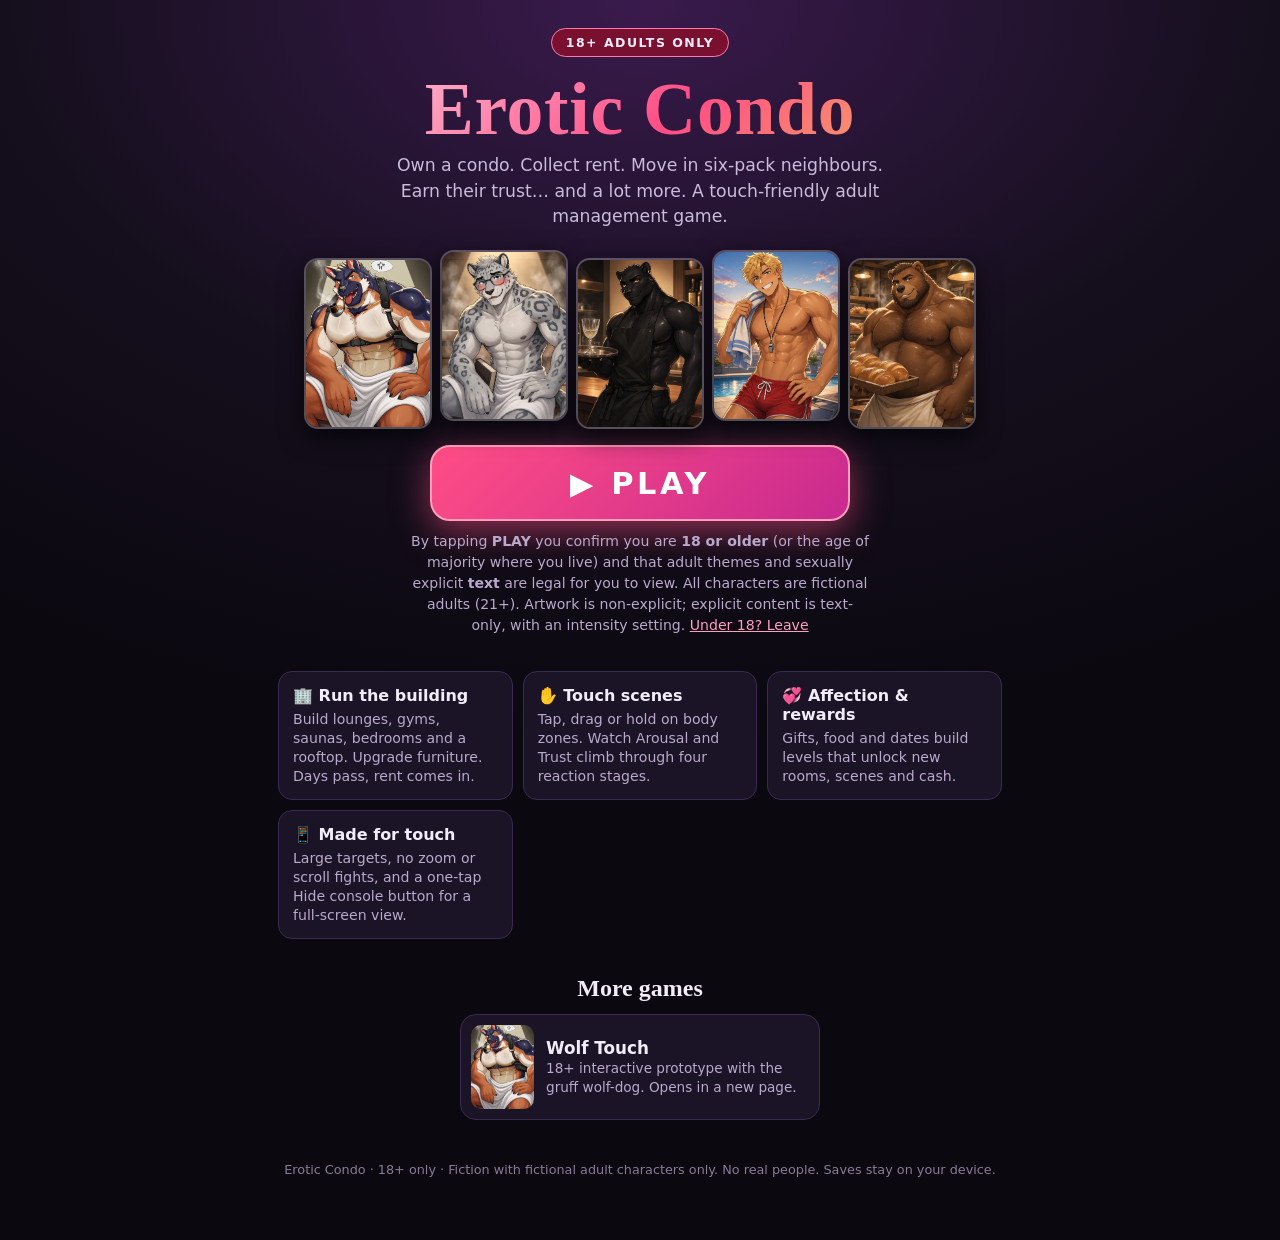
==== index.html @ c5683dc2 "Erotic Condo: 18+ condo management touch game (fictional adults)" ====
<!DOCTYPE html>
<html lang="en"><head><meta charset="utf-8">
<meta name="viewport" content="width=device-width,initial-scale=1,viewport-fit=cover">
<meta name="theme-color" content="#0b0810"><meta name="robots" content="noindex">
<title>Erotic Condo — 18+ adult management game</title>
<meta name="description" content="Erotic Condo: an 18+ adults-only condo management and touch game with fictional adult characters.">
<link rel="icon" href="data:image/svg+xml,%3Csvg xmlns='http://www.w3.org/2000/svg' viewBox='0 0 32 32'%3E%3Ctext y='26' font-size='26'%3E🏙️%3C/text%3E%3C/svg%3E">
<style>
*{box-sizing:border-box;-webkit-tap-highlight-color:transparent}
html,body{margin:0;background:#0b0810;color:#f2ecf8;font-family:Inter,system-ui,-apple-system,"Segoe UI",Roboto,sans-serif}
body{min-height:100vh;background:radial-gradient(90% 60% at 50% 0,#3a1a4d 0,#150f1d 55%,#0b0810 100%) no-repeat}
.wrap{max-width:760px;margin:0 auto;padding:28px 18px 60px;text-align:center}
.badge{display:inline-block;background:#7a1030;border:1px solid #ff7aa8;border-radius:99px;padding:6px 14px;font-weight:800;letter-spacing:.12em;font-size:.78rem}
h1{font-family:"Playfair Display",Georgia,serif;font-size:clamp(2.6rem,10vw,4.6rem);line-height:1;margin:16px 0 6px;background:linear-gradient(135deg,#ffd9e6,#ff4d85 55%,#f4c15a);-webkit-background-clip:text;background-clip:text;color:transparent;letter-spacing:.01em}
.tag{color:#c9bbdb;font-size:1.08rem;margin:0 auto 20px;max-width:520px;line-height:1.5}
.faces{display:flex;justify-content:center;gap:8px;margin:18px 0 8px}
.faces img{width:19%;max-width:128px;aspect-ratio:3/4;object-fit:cover;object-position:50% 12%;border-radius:14px;border:2px solid #ffffff44;box-shadow:0 8px 24px #000a}
.faces img:nth-child(odd){transform:translateY(8px)}
.play{display:block;width:100%;max-width:420px;margin:24px auto 10px;min-height:76px;border-radius:20px;border:2px solid #ff9fbd;background:linear-gradient(135deg,#ff4d85,#c92a8f);color:#fff;font-size:1.9rem;font-weight:900;letter-spacing:.12em;text-decoration:none;display:flex;align-items:center;justify-content:center;box-shadow:0 10px 36px #ff4d8588;animation:pulse 2.4s infinite}
.play:active{transform:scale(.97)}
@keyframes pulse{50%{box-shadow:0 10px 50px #ff4d85cc}}
.gate{color:#b9a9cc;font-size:.88rem;line-height:1.5;max-width:460px;margin:0 auto}
.gate a{color:#ff9fbd}
.feat{display:grid;grid-template-columns:repeat(auto-fit,minmax(200px,1fr));gap:10px;margin:34px 0 10px;text-align:left}
.feat div{background:#1b1426;border:1px solid #3a2a52;border-radius:14px;padding:14px}
.feat b{display:block;margin-bottom:4px}.feat span{color:#b9a9cc;font-size:.88rem}
h2{font-family:"Playfair Display",Georgia,serif;margin:36px 0 12px}
.games{display:flex;gap:12px;justify-content:center;flex-wrap:wrap}
.g{display:flex;gap:12px;align-items:center;text-align:left;background:#1b1426;border:1px solid #3a2a52;border-radius:16px;padding:10px;text-decoration:none;color:inherit;min-height:84px;width:100%;max-width:360px}
.g img{width:64px;height:84px;object-fit:cover;object-position:50% 20%;border-radius:10px}
.g b{display:block;font-size:1.05rem}.g span{color:#b9a9cc;font-size:.85rem}
.g:active{transform:scale(.98)}
footer{margin-top:40px;color:#8a7a99;font-size:.8rem;line-height:1.6}
</style></head><body>
<div class="wrap">
  <span class="badge">18+ ADULTS ONLY</span>
  <h1>Erotic Condo</h1>
  <p class="tag">Own a condo. Collect rent. Move in six-pack neighbours. Earn their trust&hellip; and a lot more. A touch-friendly adult management game.</p>
  <div class="faces" aria-hidden="true"><img src="assets/wolf.jpg" alt=""><img src="assets/bash.webp" alt=""><img src="assets/dante.webp" alt=""><img src="assets/kai.webp" alt=""><img src="assets/brock.webp" alt=""></div>
  <a class="play" id="play" href="game.html">&#9654; PLAY</a>
  <p class="gate">By tapping <b>PLAY</b> you confirm you are <b>18 or older</b> (or the age of majority where you live) and that adult themes and sexually explicit <b>text</b> are legal for you to view. All characters are fictional adults (21+). Artwork is non-explicit; explicit content is text-only, with an intensity setting. <a href="https://www.google.com/">Under 18? Leave</a></p>

  <div class="feat">
    <div><b>🏢 Run the building</b><span>Build lounges, gyms, saunas, bedrooms and a rooftop. Upgrade furniture. Days pass, rent comes in.</span></div>
    <div><b>✋ Touch scenes</b><span>Tap, drag or hold on body zones. Watch Arousal and Trust climb through four reaction stages.</span></div>
    <div><b>💞 Affection &amp; rewards</b><span>Gifts, food and dates build levels that unlock new rooms, scenes and cash.</span></div>
    <div><b>📱 Made for touch</b><span>Large targets, no zoom or scroll fights, and a one-tap Hide console button for a full-screen view.</span></div>
  </div>

  <h2>More games</h2>
  <div class="games">
    <a class="g" href="https://superlast2001.github.io/wolf-touch-game/"><img src="assets/wolf.jpg" alt=""><div><b>Wolf Touch</b><span>18+ interactive prototype with the gruff wolf-dog. Opens in a new page.</span></div></a>
  </div>
  <footer>Erotic Condo &middot; 18+ only &middot; Fiction with fictional adult characters only. No real people. Saves stay on your device.</footer>
</div>
<script>
document.getElementById("play").addEventListener("click",function(){try{localStorage.setItem("ec_age_ok","true")}catch(e){}});
</script>
</body></html>
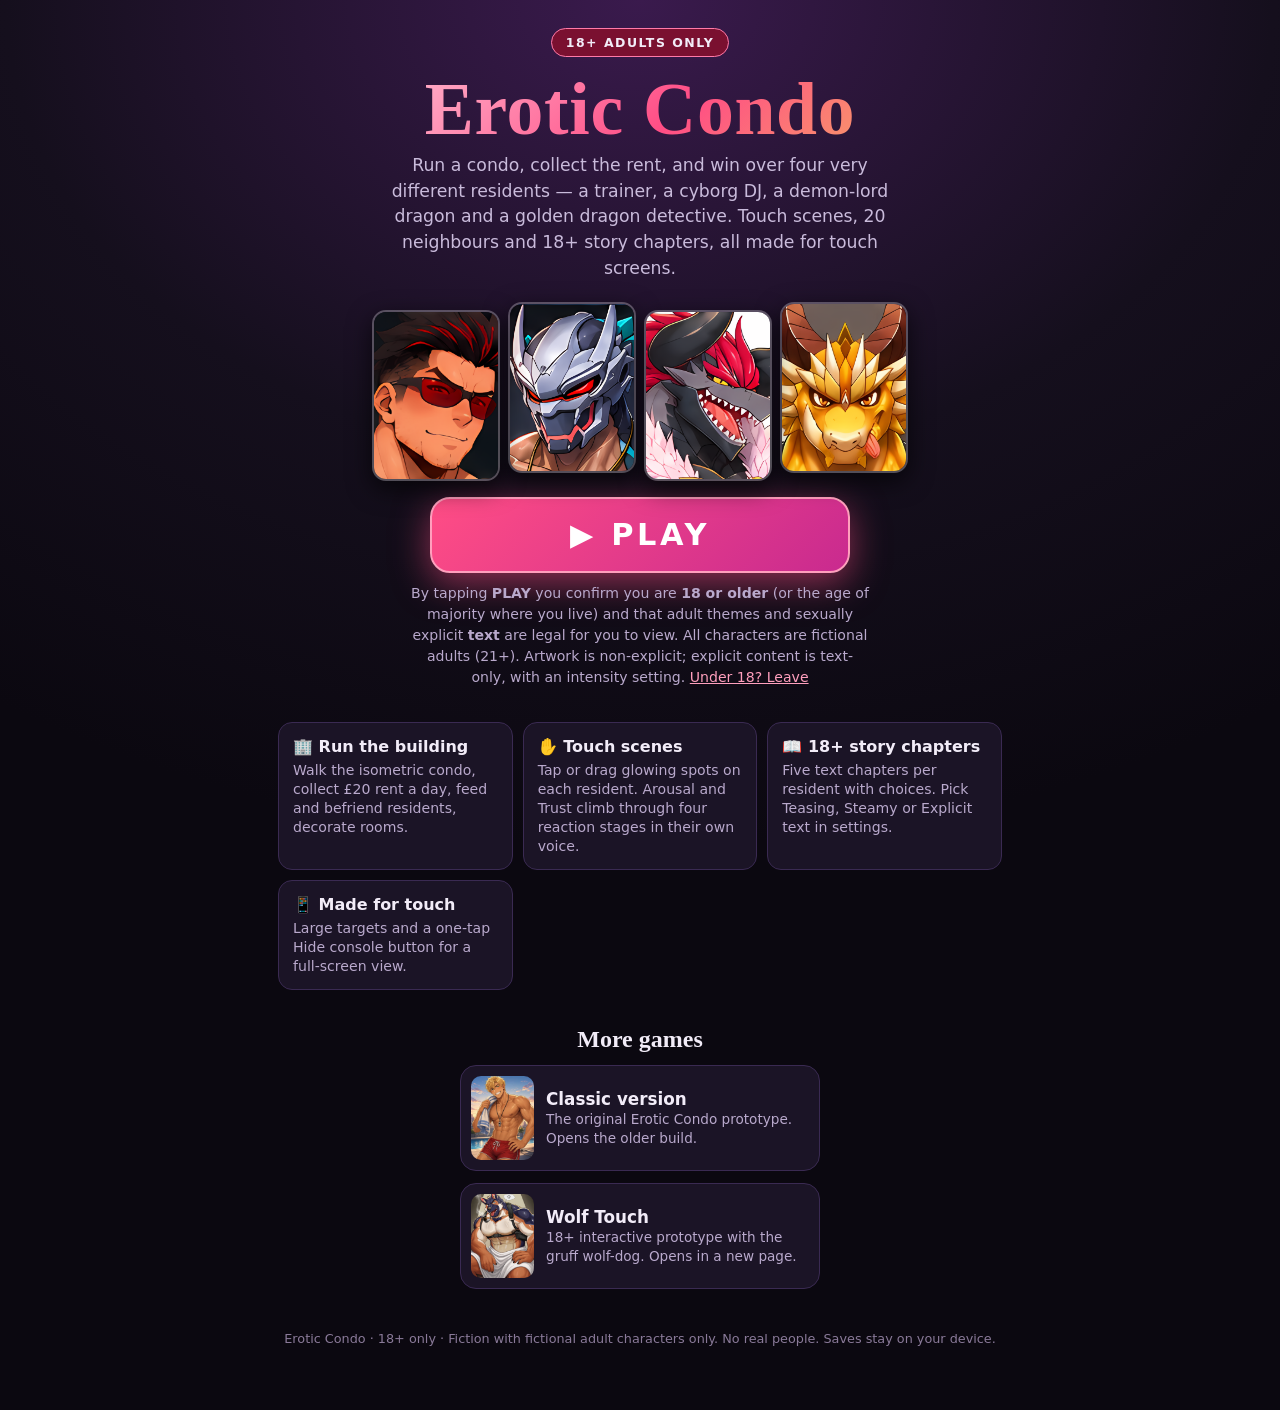
==== commit e8ce3491: "Erotic Condo v2: Lumen-engine rebuild with 18+ touch scenes and story chapters; old version moved to" ====
--- a/index.html
+++ b/index.html
@@ -14,7 +14,7 @@
 h1{font-family:"Playfair Display",Georgia,serif;font-size:clamp(2.6rem,10vw,4.6rem);line-height:1;margin:16px 0 6px;background:linear-gradient(135deg,#ffd9e6,#ff4d85 55%,#f4c15a);-webkit-background-clip:text;background-clip:text;color:transparent;letter-spacing:.01em}
 .tag{color:#c9bbdb;font-size:1.08rem;margin:0 auto 20px;max-width:520px;line-height:1.5}
 .faces{display:flex;justify-content:center;gap:8px;margin:18px 0 8px}
-.faces img{width:19%;max-width:128px;aspect-ratio:3/4;object-fit:cover;object-position:50% 12%;border-radius:14px;border:2px solid #ffffff44;box-shadow:0 8px 24px #000a}
+.faces img{width:22%;max-width:128px;aspect-ratio:3/4;object-fit:cover;object-position:50% 12%;border-radius:14px;border:2px solid #ffffff44;box-shadow:0 8px 24px #000a}
 .faces img:nth-child(odd){transform:translateY(8px)}
 .play{display:block;width:100%;max-width:420px;margin:24px auto 10px;min-height:76px;border-radius:20px;border:2px solid #ff9fbd;background:linear-gradient(135deg,#ff4d85,#c92a8f);color:#fff;font-size:1.9rem;font-weight:900;letter-spacing:.12em;text-decoration:none;display:flex;align-items:center;justify-content:center;box-shadow:0 10px 36px #ff4d8588;animation:pulse 2.4s infinite}
 .play:active{transform:scale(.97)}
@@ -35,25 +35,26 @@
 <div class="wrap">
   <span class="badge">18+ ADULTS ONLY</span>
   <h1>Erotic Condo</h1>
-  <p class="tag">Own a condo. Collect rent. Move in six-pack neighbours. Earn their trust&hellip; and a lot more. A touch-friendly adult management game.</p>
-  <div class="faces" aria-hidden="true"><img src="assets/wolf.jpg" alt=""><img src="assets/bash.webp" alt=""><img src="assets/dante.webp" alt=""><img src="assets/kai.webp" alt=""><img src="assets/brock.webp" alt=""></div>
+  <p class="tag">Run a condo, collect the rent, and win over four very different residents &mdash; a trainer, a cyborg DJ, a demon-lord dragon and a golden dragon detective. Touch scenes, 20 neighbours and 18+ story chapters, all made for touch screens.</p>
+  <div class="faces" aria-hidden="true"><img src="assets/ares/expr_normal_hd.png" alt=""><img src="assets/zayne/expr_normal_hd.png" alt=""><img src="assets/batzz/expr_normal_hd.png" alt=""><img src="assets/ophion/expr_normal_hd.png" alt=""></div>
   <a class="play" id="play" href="game.html">&#9654; PLAY</a>
   <p class="gate">By tapping <b>PLAY</b> you confirm you are <b>18 or older</b> (or the age of majority where you live) and that adult themes and sexually explicit <b>text</b> are legal for you to view. All characters are fictional adults (21+). Artwork is non-explicit; explicit content is text-only, with an intensity setting. <a href="https://www.google.com/">Under 18? Leave</a></p>
 
   <div class="feat">
-    <div><b>🏢 Run the building</b><span>Build lounges, gyms, saunas, bedrooms and a rooftop. Upgrade furniture. Days pass, rent comes in.</span></div>
-    <div><b>✋ Touch scenes</b><span>Tap, drag or hold on body zones. Watch Arousal and Trust climb through four reaction stages.</span></div>
-    <div><b>💞 Affection &amp; rewards</b><span>Gifts, food and dates build levels that unlock new rooms, scenes and cash.</span></div>
-    <div><b>📱 Made for touch</b><span>Large targets, no zoom or scroll fights, and a one-tap Hide console button for a full-screen view.</span></div>
+    <div><b>🏢 Run the building</b><span>Walk the isometric condo, collect £20 rent a day, feed and befriend residents, decorate rooms.</span></div>
+    <div><b>✋ Touch scenes</b><span>Tap or drag glowing spots on each resident. Arousal and Trust climb through four reaction stages in their own voice.</span></div>
+    <div><b>📖 18+ story chapters</b><span>Five text chapters per resident with choices. Pick Teasing, Steamy or Explicit text in settings.</span></div>
+    <div><b>📱 Made for touch</b><span>Large targets and a one-tap Hide console button for a full-screen view.</span></div>
   </div>
 
   <h2>More games</h2>
   <div class="games">
-    <a class="g" href="https://superlast2001.github.io/wolf-touch-game/"><img src="assets/wolf.jpg" alt=""><div><b>Wolf Touch</b><span>18+ interactive prototype with the gruff wolf-dog. Opens in a new page.</span></div></a>
+    <a class="g" href="classic/"><img src="classic/assets/kai.webp" alt=""><div><b>Classic version</b><span>The original Erotic Condo prototype. Opens the older build.</span></div></a>
+    <a class="g" href="https://superlast2001.github.io/wolf-touch-game/"><img src="classic/assets/wolf.jpg" alt=""><div><b>Wolf Touch</b><span>18+ interactive prototype with the gruff wolf-dog. Opens in a new page.</span></div></a>
   </div>
   <footer>Erotic Condo &middot; 18+ only &middot; Fiction with fictional adult characters only. No real people. Saves stay on your device.</footer>
 </div>
 <script>
-document.getElementById("play").addEventListener("click",function(){try{localStorage.setItem("ec_age_ok","true")}catch(e){}});
+document.getElementById("play").addEventListener("click",function(){try{localStorage.setItem("erocondo_age","1")}catch(e){}});
 </script>
 </body></html>
